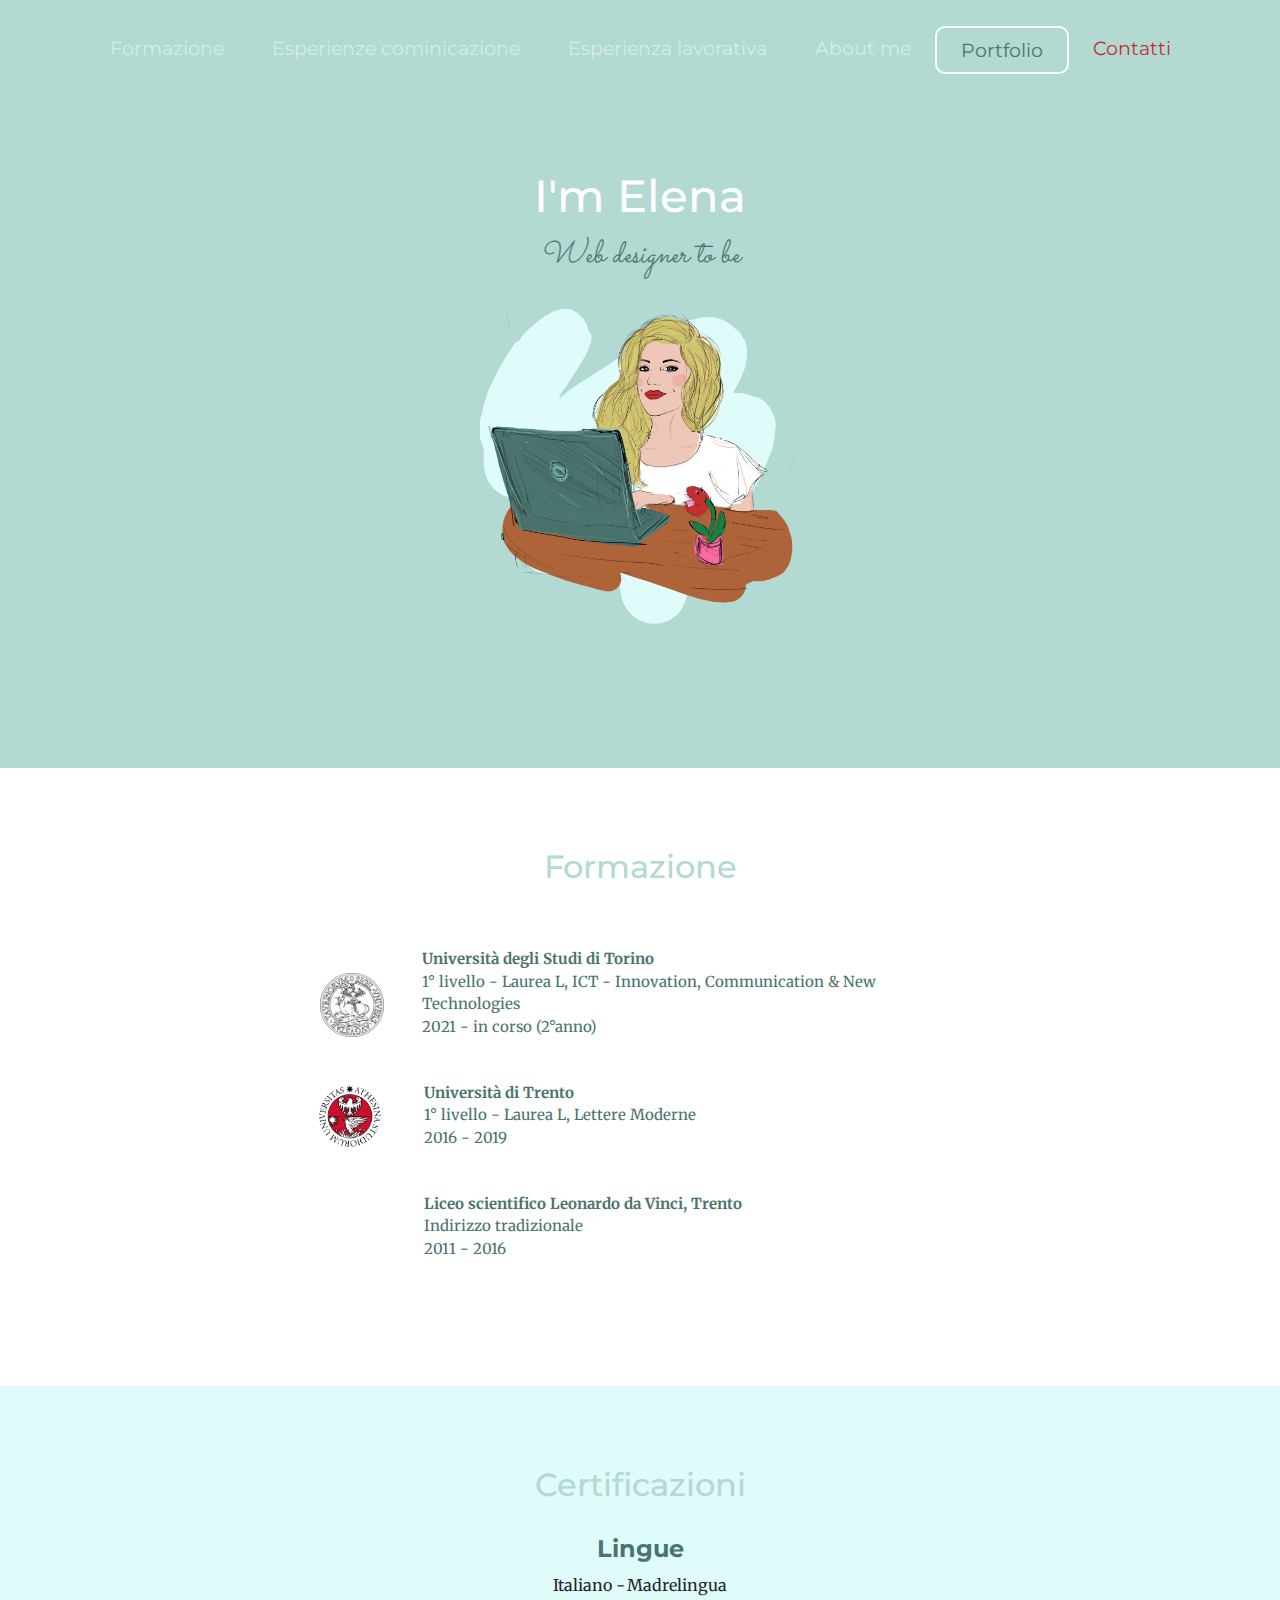
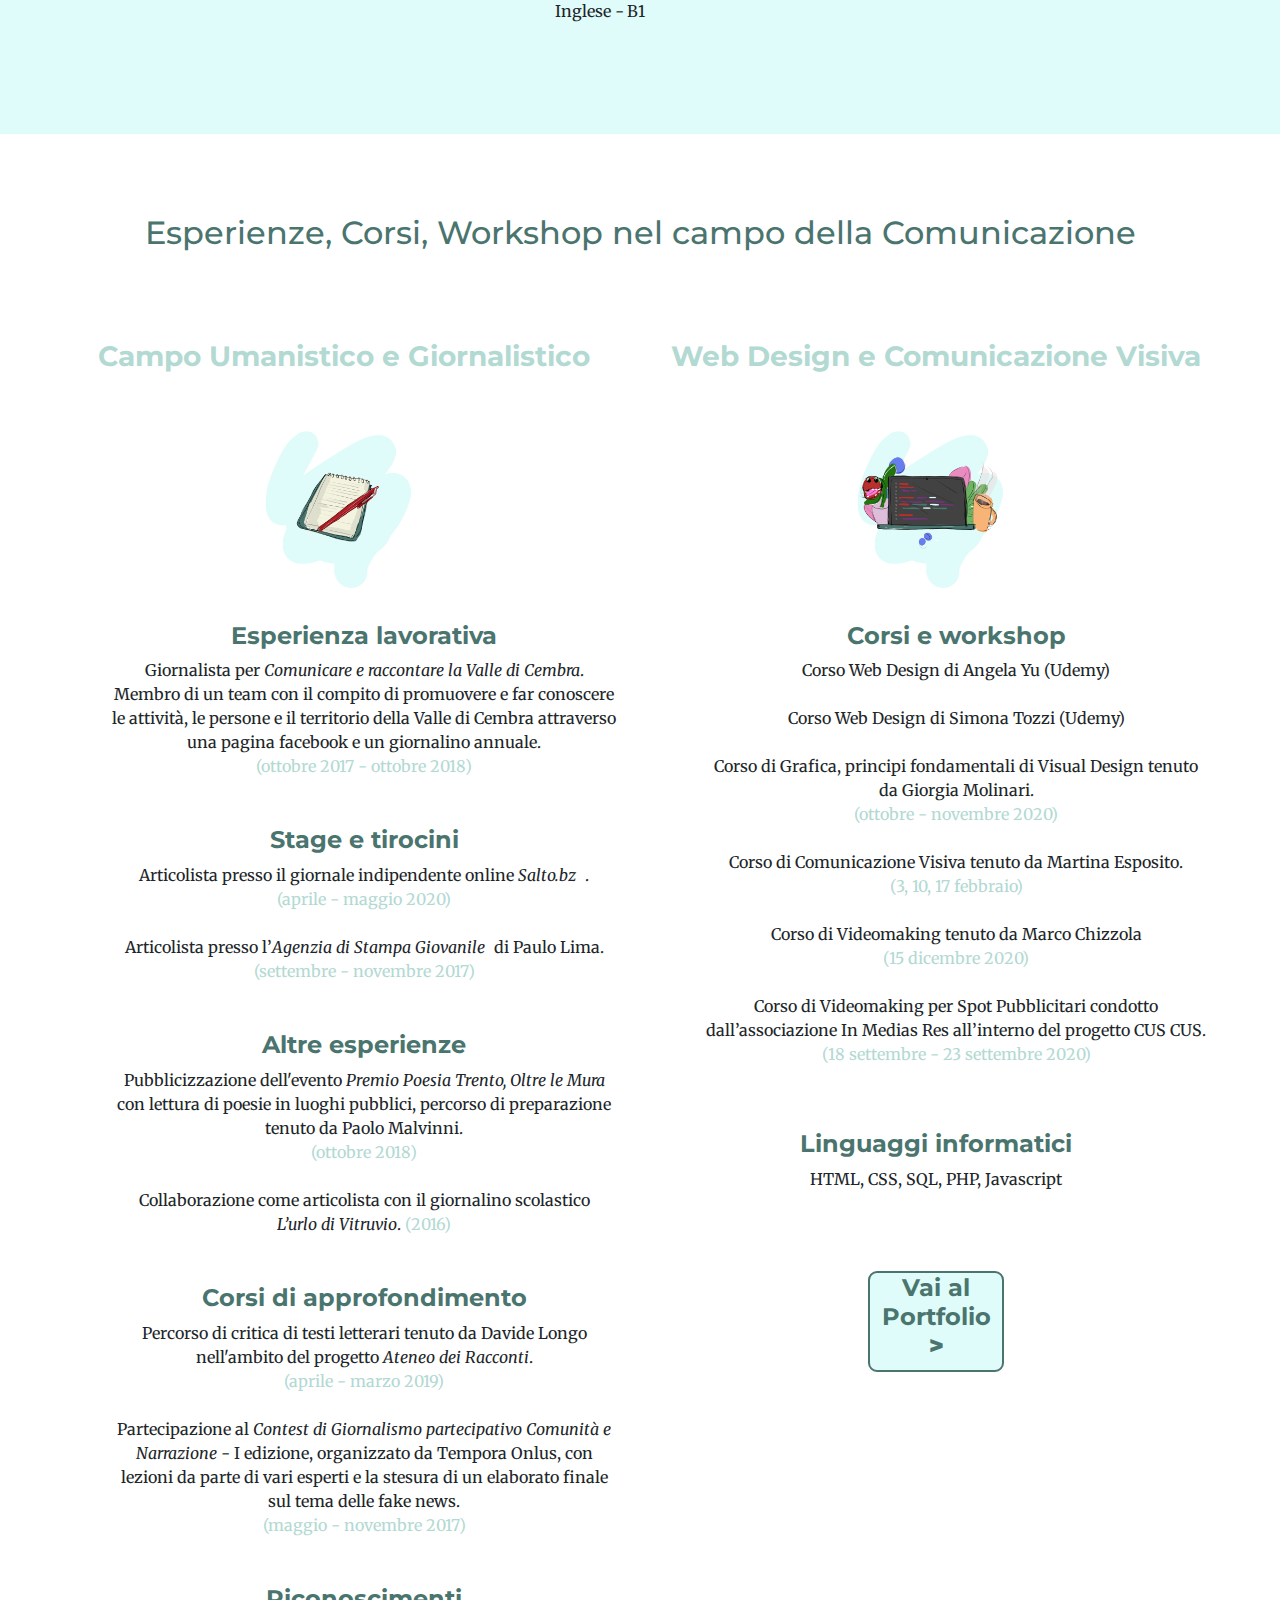
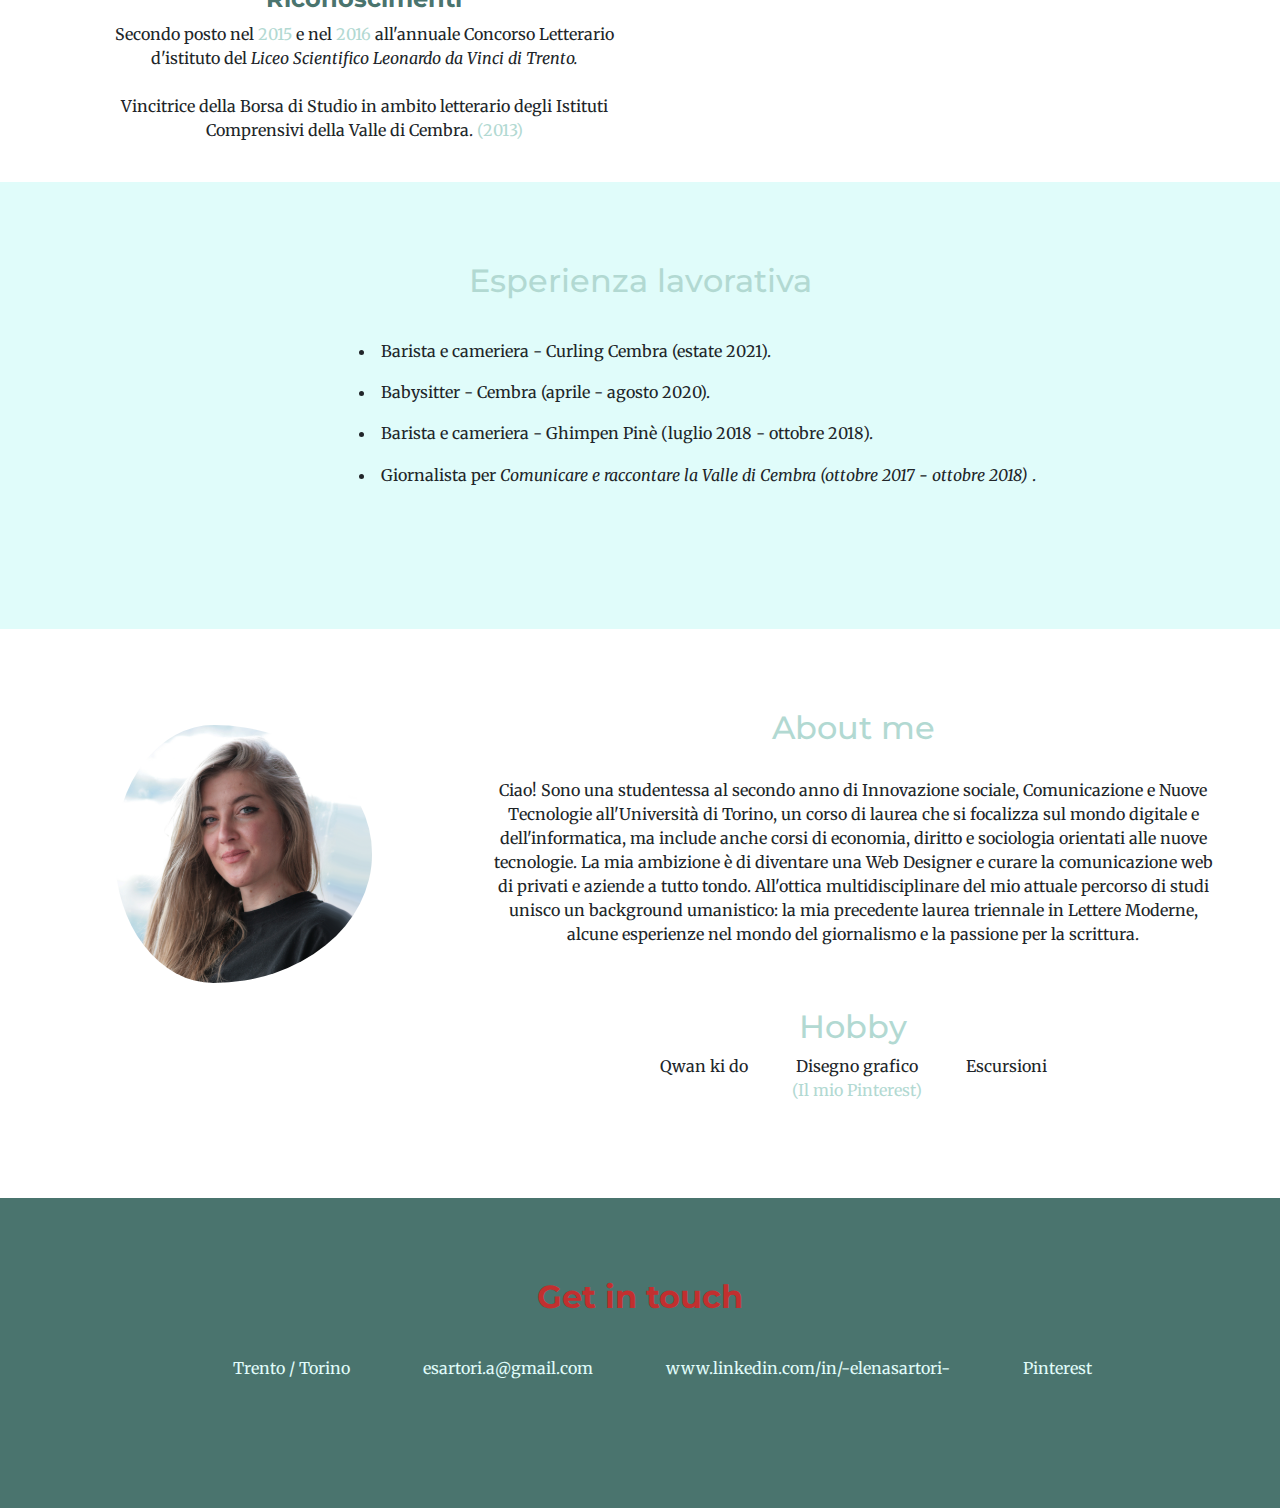
==== index.html @ 08c45bd8 "CV site, upload 1" ====
<!DOCTYPE html>
<html lang="en" dir="ltr">

  <head>

    <meta charset="utf-8">

    <!-- Google fonts -->
      <link rel="preconnect" href="https://fonts.googleapis.com">
      <link rel="preconnect" href="https://fonts.gstatic.com" crossorigin>
      <link href="https://fonts.googleapis.com/css2?family=Merriweather&family=Montserrat&family=Sacramento&display=swap" rel="stylesheet">

    <!--CSS stylesheet-->
    <link rel="stylesheet" href="https://maxcdn.bootstrapcdn.com/bootstrap/4.0.0/css/bootstrap.min.css" integrity="sha384-Gn5384xqQ1aoWXA+058RXPxPg6fy4IWvTNh0E263XmFcJlSAwiGgFAW/dAiS6JXm" crossorigin="anonymous">
     <link rel="stylesheet" href="css/style.css">


     <!-- Fontawesome-->
 <link rel="stylesheet" href="https://use.fontawesome.com/releases/v5.2.0/css/all.css" integrity="sha384-vSIIfh2YWi9wW0r9iZe7RJPrKwp6bG+s9QZMoITbCckVJqGCCRhc+ccxNcdpHuYu" crossorigin="anonymous">
<link rel="stylesheet" href="https://use.fontawesome.com/releases/v5.15.2/css/all.css" integrity="sha384-vSIIfh2YWi9wW0r9iZe7RJPrKwp6bG+s9QZMoITbCckVJqGCCRhc+ccxNcdpHuYu" crossorigin="anonymous">
<!--Bootstrap Scripts -->
  <script src="https://code.jquery.com/jquery-3.2.1.slim.min.js" integrity="sha384-KJ3o2DKtIkvYIK3UENzmM7KCkRr/rE9/Qpg6aAZGJwFDMVNA/GpGFF93hXpG5KkN" crossorigin="anonymous"></script>
  <script src="https://cdnjs.cloudflare.com/ajax/libs/popper.js/1.12.9/umd/popper.min.js" integrity="sha384-ApNbgh9B+Y1QKtv3Rn7W3mgPxhU9K/ScQsAP7hUibX39j7fakFPskvXusvfa0b4Q" crossorigin="anonymous"></script>
  <script src="https://maxcdn.bootstrapcdn.com/bootstrap/4.0.0/js/bootstrap.min.js" integrity="sha384-JZR6Spejh4U02d8jOt6vLEHfe/JQGiRRSQQxSfFWpi1MquVdAyjUar5+76PVCmYl" crossorigin="anonymous"></script>

  <title> Sito personale Elena</title>

  </head>
  <body>

    <!-- _______Cover________ -->

    <section class="cover bc1 ">

<!--nav-->
<nav class="navbar navbar-expand-lg navbar-dark nav">
     <button class="navbar-toggler" type="button" data-toggle="collapse" data-target="#navbarSupportedContent" aria-controls="navbarSupportedContent" aria-expanded="false" aria-label="Toggle navigation">
    <span class="navbar-toggler-icon"></span>
  </button>
  <div class="collapse navbar-collapse" id="navbarSupportedContent">

    <ul class="navbar-nav nav ml-auto">
        <li class="nav-item">
            <a class="nav-link" href="#formazione"> Formazione </a>
        </li>
        <li class="nav-item">
            <a class="nav-link" href="#ambiti"> Esperienze cominicazione</a>
        </li>
        <li class="nav-item">
            <a class="nav-link" href="#lavoro"> Esperienza lavorativa</a>
        </li>
        <li class="nav-item">
            <a class="nav-link" href="#about"> About me</a>
              <li class="nav-item portfolio-item"><a class="nav-link c1" href="portfolio.html"> <span class="c5">Portfolio</span> </a></li>
        </li>
        <li class="nav-item c4"><a class="c4 nav-link nav-contatti" href="#contatti"> <span class="c4">Contatti</span></a></li>
    </ul>
 </div>

</nav>

<!--titolo e immagine cover-->

<div class="cover-container">

<div class="title-box container-fluid">
  <h1 class="title c3 blod"> I'm Elena</h1>
  <p class="subtitle  c5"><em> Web designer to be </em>

</div>

<img class="img-cover" src="images/covercv12.png" / >
</div>

</section>

<!-- _______Istruzione________ -->

<section class="section-space " id="formazione">

<div class="formazione">

<!-- <div class="istruzione">
   <img class="istruzione-img" src="images/istruzionecv3.png" alt=""> -->
<!--<img class="istruzione-img" src="images/istruzionecv3.png" alt="">--> <h2 class=""> Formazione </h2>

<img src="images/camps.jpg" alt="">

<div class="text-box">
  <img class="istruzione-img inline" src="images/Unito-logo.svg.png" alt=""><p class="c5 formazione-text inline"> <b>Università degli Studi di Torino</b> <br> 1° livello - Laurea L, ICT - Innovation, Communication & New Technologies <br> 2021 - in corso (2°anno) </p> <br>

    <img class="istruzione-img inline" src="images/logo-unitn.png" alt=""> <p class="c5 formazione-text inline"> <b>Università di Trento</b> <br>
1° livello - Laurea L,  Lettere Moderne <br>
2016 - 2019 </p> <br>
    <img class="istruzione-img inline" src="images/Logo-liceo.jpg" alt="">  <p class="c5  formazione-text inline"> <b>Liceo scientifico Leonardo da Vinci, Trento</b> <br> Indirizzo tradizionale <br> 2011 - 2016 </p>

    </div>

</section>

<!-- _________Certificazioni__________-->

<section id="certificazioni">

<div class="section-space">

      <h2> Certificazioni </h2>

<div class="text-box">


      <h4>Lingue</h4>
      <table class="tab-certificazioni">
        <tr>
          <td>Italiano  - </td><td>Madrelingua</td>
        </tr>
        <tr>
          <td>Inglese  -  </td><td class="text-left"> B1</td>
        </tr>
      </table>
      </div>

</div>

</section>

<!-- ______Interessi _______-->

<section class="section-space" id="ambiti">

    <h2 class="c5"> Esperienze, Corsi, Workshop nel campo della Comunicazione </h2>

<div class="content">

  <div class="interessi">

    <h3> Campo Umanistico e Giornalistico </h3>
    <img class="img-interessi" src="images/interessi1-img.png" alt="">

    <ul>
<h4> Esperienza lavorativa </h4>
<li> Giornalista per <em> Comunicare e raccontare la Valle di Cembra</em>.  Membro di un team con il compito di promuovere e far conoscere le attività, le
persone e il territorio della Valle di Cembra attraverso una pagina facebook e un
giornalino annuale. <br> <span class="c1">(ottobre 2017 - ottobre 2018)</span> </li> <br><br>
<h4>Stage e tirocini </h4>
<li> Articolista presso il giornale indipendente online  <i>Salto.bz </i>. <br><span class="c1"> (aprile - maggio 2020)</span> </li> <br>
<li> Articolista presso l’<i>Agenzia di Stampa Giovanile </i> di Paulo Lima. <br> <span class="c1">(settembre - novembre 2017)</span>  </li> <br><br>
<h4> Altre esperienze </h4>
<li> Pubblicizzazione dell'evento <em>Premio Poesia Trento, Oltre le Mura</em> con lettura di poesie in luoghi pubblici, percorso di preparazione tenuto da Paolo Malvinni. <br><span class="c1">(ottobre 2018)</span></li> <br>
<li> Collaborazione come articolista con il giornalino scolastico <br> <em>L’urlo di Vitruvio</em>. <span class="c1"> (2016) </span></li> <br><br>
<h4> Corsi di approfondimento </h4>
<li> Percorso di critica di testi letterari tenuto da Davide Longo nell'ambito del progetto <em>Ateneo dei Racconti</em>. <br> <span class="c1">(aprile - marzo 2019) </span></li><br>
 <li >Partecipazione al <em>Contest di Giornalismo partecipativo Comunità e
 Narrazione </em> - I edizione, organizzato da Tempora Onlus, con lezioni da parte di vari esperti e la stesura di un elaborato
 finale sul tema delle fake news. <br> <span class="c1"> (maggio - novembre 2017)</span> </li> <br><br>

<h4>Riconoscimenti </h4>
<li> Secondo posto nel <span class="c1"> 2015</span> e nel <span class="c1"> 2016</span> all'annuale Concorso Letterario d'istituto del <em>Liceo Scientifico Leonardo da Vinci di Trento. </em> </li> <br>
<li> Vincitrice della Borsa di Studio in ambito letterario degli Istituti Comprensivi della Valle di Cembra. <span class="c1"> (2013)</span></li>

  </ul>

  </div>

  <div class="interessi ">
    <h3>Web Design e Comunicazione Visiva</h3>
    <img class="img-interessi" src="images/interessi4-img.png" alt="">

  <ul>
    <h4> Corsi e workshop </h4>
    <li> Corso Web Design di Angela Yu (Udemy)</li> <br>
    <li> Corso Web Design di Simona Tozzi (Udemy) </li> <br>
    <li> Corso di Grafica, principi fondamentali di Visual Design tenuto da Giorgia Molinari. <br><span class="c1">(ottobre - novembre 2020)</span> </li> <br>
    <li> Corso di Comunicazione Visiva tenuto da Martina Esposito. <br><span class="c1">(3, 10, 17 febbraio) </span> </li> <br>
    <li> Corso di Videomaking tenuto da Marco Chizzola <br><span class="c1"> (15 dicembre 2020)</span> </li> <br>
    <li> Corso di Videomaking per Spot Pubblicitari condotto dall’associazione In Medias Res
all’interno del progetto CUS CUS. <br><span class="c1">(18 settembre - 23 settembre 2020)</span> </li> <br>
</ul><br>

<h4>Linguaggi informatici </h4>
<p>HTML, CSS, SQL, PHP, Javascript </p> <br><br>

  <button type="button" name="button" class="portfolio-button"> <a href="portfolio.html">
<h4 > Vai al Portfolio <b>></b> </h4></a></button>


  </div>
  </div>

  </section>

      <!-- _________Lavoro__________-->
      <section class="section-space bc2" id="lavoro">

            <h2> Esperienza lavorativa </h2>

<div class="text-box">

            <ul class="">
              <li class="lista-lavori ">Barista e cameriera - Curling Cembra (estate 2021). </li>
            <li class="lista-lavori ">  Babysitter - Cembra (aprile - agosto 2020).</li>
          <li class="lista-lavori "> Barista e cameriera - Ghimpen Pinè
(luglio 2018 - ottobre 2018). </li>
<li class="lista-lavori "> Giornalista per <em>Comunicare e raccontare la Valle di Cembra (ottobre 2017 - ottobre 2018)</em> . </li> <br>
          </ul>

          </div>

      </section>

<!-- _________Hobby__________-->

<section class="sec-hobby" id="about">

  <div class="row">

  <div class="col-lg-4">
    <img class="me-img mobile-hidden" src="images/mia-foto.png" alt="foto personale" />

  </div>





  <div class="col-lg-8">

    <div class="about section-space ">

              <h2> About me </h2>

                <img class="me-img-mobile" src="images/mia-foto.png" alt="foto personale" />

        <p class="text-box ">
          Ciao! Sono una studentessa al secondo anno di Innovazione sociale, Comunicazione e Nuove Tecnologie all'Università di Torino, un corso di laurea che si focalizza sul mondo digitale e dell'informatica, ma include anche corsi di economia, diritto e sociologia orientati alle nuove tecnologie. La mia ambizione è di diventare una Web Designer e curare la comunicazione web di privati e aziende a tutto tondo.
All'ottica multidisciplinare del mio attuale percorso di studi unisco un background umanistico: la mia precedente laurea triennale in Lettere Moderne, alcune esperienze nel mondo del giornalismo e la passione per la scrittura.
      </p>

<div class="hobby">


            <h2> Hobby</h2>

            <ul>
              <li class="hobby-item"> Qwan ki do  <br><br> </li>
            <li class="hobby-item">  Disegno grafico <br> <a href="https://pin.it/fAm5blS"><span class="c1">(Il mio Pinterest)</span></a> </li>
          <li class="hobby-item"> Escursioni <br><br> </li>

          </ul>
          </div>
          </div>



  </div>

  </div>

</section>

<!--______x______x________-->

  <footer class=" section-space bc5" id="contatti">

<div class="contatti">


        <h2 class="title-contatti c4 bold"> Get in touch </h2>

        <ul>
          <li class="contatti-item"><i class="fas fa-search-location"></i> Trento / Torino</li>
      <li class="contatti-item"><i class="fas fa-envelope"></i> <a href="#">esartori.a@gmail.com</a>  </li>
        <li class="contatti-item"> <i class="fab fa-linkedin"></i><a href="https://www.linkedin.com/in/-elenasartori-">www.linkedin.com/in/-elenasartori-</a>  </li>
          <li class="contatti-item"> <i class="fab fa-pinterest"></i><a href="https://pin.it/fAm5blS">Pinterest</a>  </li>
<!--<li class="contatti-item">   <i class="fab fa-facebook"></i><a href="#">Elena Sartori </a>  </li> <br> -->
      </ul>

      </div>


  </footer>


  </body>
</html>
---- css/style.css ----
body {text-align: center; margin: 0; padding:0; font-family: 'Merriweather', serif; line-height: 1.5; box-sizing: border-box;}
hr {margin: 0; display: block; }
li {list-style: none; }
a {text-decoration: none; color: inherit; }
a:hover {text-decoration: none; color: inherit;}
hr { }
img {width:200px; margin: 0;}
i {padding-right: 5px;  }

h1,h2 {color:#b2d9d2; font-family: 'Montserrat', sans-serif; }
h3 {color:#b2d9d2; font-family: 'Montserrat', sans-serif; font-weight: bold; }
h4 {color:#4a746e; font-family: 'Montserrat', sans-serif; font-weight: bold; font-size: 1.5rem; }
h5 {color:#4a746e; font-family: 'Montserrat', sans-serif; font-size: 1.5rem;}


/*-------- Generali ------*/

/*Colori e sfondi*/

.c1 {color: #b2d9d2;}
.bc1 {background-color: #b2d9d2;}

.c2 {color: #e0fcfa;}
.bc2 {background-color: #e0fcfa;}

.c3 {color: #fff;}
.bc3 {background-color: #fff;}

.c4 {color: #c22f2f;}
.bc4 {background-color:  #c22f2f;}

.c5 {color: #4a746e;}
.bc5 {background-color:#4a746e;}

/*testi*/

.sacramento {font-family: 'Sacramento', serif; font-size: 2rem;}
.bold {font-weight: bold; }

/*spazi*/

.section-space {margin: 0;  padding: 5rem 0 5rem 0;  box-sizing: content-box; clear: left; }
.inline {display: inline-block; }
.text-box {margin-top: 30px; margin-bottom: 30px;}
.box {}
.text-left {text-align: left; position: relative; margin: 0 auto; }
.row {margin: 0; padding: 0; }

/*--------- Cover --------*/

/*-- Nav -- */

.navbar {
  padding: 0;
}

.navbar-brand {
  font-family: "Sacramento";
  font-size: 2.5rem;
  font-weight: bold;
  color: #4a746e;
  padding: 2% 5%;
  margin: 2% 3%;
  width: 15%;
}

.nav-item {padding: 0 18px;}

.nav-link {font-family: "Montserrat"; font-size: 1.2rem; }

.nav{margin: 0 auto; padding-top: 1%;}
.nav-portfolio {float: left; padding-top: 1%; margin: 0 auto 0 100px; }
.nav-item {color: #e0fcfa; display: inline-block; padding-right: 1rem; padding-left: 1rem;  }
.nav-item:hover {color: #fff;}
.nav-contatti {font-size: normal;}
.nav-contatti:hover{font-weight: bold; }
.portfolio-item {border: solid 2px #fff;  border-radius: 10px;  background-color:#b2d9d2;  color: #e0fcfa; box-sizing: content;  }
.portfolio-item:hover{color: #fff;}
.nav-img-box {width: 20%;}

/* cover */

.cover {height: 48rem;}
.cover-container {padding-top: 6rem; }
.title-section {}
.title {font-size: 2.8rem;}
.subtitle { font-family: 'Sacramento', serif; font-size: 2rem;}
.img-cover {display: block; margin: 0 auto 0 auto; width: 25%; box-sizing: border-box; }

/*---------Istruzione -------*/

.formazione {background-image: url("images/campus.jpg"); background-position: center center; width:100%;}
.formazione-text {width: 45%; font-size: 15px; text-align: left; padding-left: 3%;}

.istruzione {width: 70%; margin: 100px auto 100px auto; text-align: left;}
.titolo-istruzione {text-align: center;}
.lista-istruzione li {list-style: none; clear: left; text-align: left; padding-left: 20%; padding-right: 20%;}
.istruzione-img {width: 5%; position:relative; margin-bottom: 3.5%;}
.istruzione-img2 {width: 10%; position: relative;}
.titolo-formazione {position: absolute;  padding-top: 20px;}
.titolo-istruzione {padding-right: 200px;}
.li-style {width: 15px;  }

/*--------Interessi --------*/

.content {box-sizing: border-box; padding: 3rem; margin: 1rem 0 7rem 0;}
.sec-interessi {width: 100%; box-sizing: border-box;}
.interessi {width: 50%; display: inline-block; float: left; box-sizing: border-box; padding: 1.5rem; }
.img-interessi {width: 10rem; }

.portfolio-button {border: solid 2px #4a746e; background-color: #e0fcfa; color: #4a746e; font-size: 1rem; border-radius: 9px; width: 25%; height: 5%; margin: 1em auto;   }

/*-------- Certificazioni ------*/

#certificazioni {background-color: #e0fcfa; }
.certificazioni {clear: left; }
.tab-certificazioni {padding: 20px; margin: 0 auto; }

/*------- Altri lavori --------*/
.lista-lavori {list-style: inside; text-align: left; margin-left: 25%; padding: 0.7%;  }


/*-------- About ------*/

.about {padding-left: 3rem; padding-right: 3rem;}
.me-img{width: 80%; border-radius: 100%;  margin: 6rem auto; padding-left: 60px; }
.hobby-item {display: inline-block; padding-right: 2.5rem;  }
.hobby {padding-top: 2rem; }
.me-img-mobile{display: none; }

/*-------- Contatti -------------*/

.contatti {margin: 0; }
.contatti-item {display: inline-block; padding: 2rem 2rem ; color: #e0fcfa;  }
.contatti-item:hover {color: #fff;}

/*-------------------------------*/
/*-------- Portfolio -----------*/

.navbar-toggler {margin: 2%; }
.nav-barra {}
.nav-item-portfolio {color: #e0fcfa; display: inline-block; padding-right: 2.5rem; padding-left: 2.5rem;  }
.img-cover-portfolio { position: absolute;  width: 15%; margin-left: -150px; margin-top: -80px;  }
.cover-portfolio {}
.navbar-brand {}

.logo-portfolio {width: 40px; }

.titolo-potfolio-mobile {display: none; font-weight: 900; margin-top: 3rem; }

.content-portfolio {border: solid 1px #4a746e; margin: 5% auto; box-sizing: content-box; padding: 5%;    }
.sezione-titolo {margin-bottom: 100px;}
.titolo-progetti {font-size: 3rem;   }
.titolo-punti {padding-bottom: 20px; }
.sottotitolo-progetti {margin-bottom: 3rem; }
.box-testo {float: left; text-align: left; width: 40%; box-sizing: border-box;  }
.img-progetto {width: 40%; }

.punti-progetto {padding: 0.5rem; font-weight: inherit; }

.chi_siamo_video {width:45%; margin: 5%; }

/*media query*/

@media (max-width: 800px){
  .img-cover {width: 40%;}
}

@media (max-width: 1000px){

.interessi {width: 100%; display: block; clear: left;}
.me-img {display: none;  }
.me-img-mobile {display: block; width: 30%; border-radius: 100%;  margin: 20px auto;}
.istruzione-img {display: none; }
.formazione-text {width: 80%; }

.portfolio-button {width: 50%; }
.hobby-item {display: block;}
.chi_siamo_video {width: 80%; }
.elenco-punti {width: 80%; }
.img-cover-portfolio {display: none; }
.navbar-brand {display: none; }
.titolo-potfolio-mobile {display: block; }

}
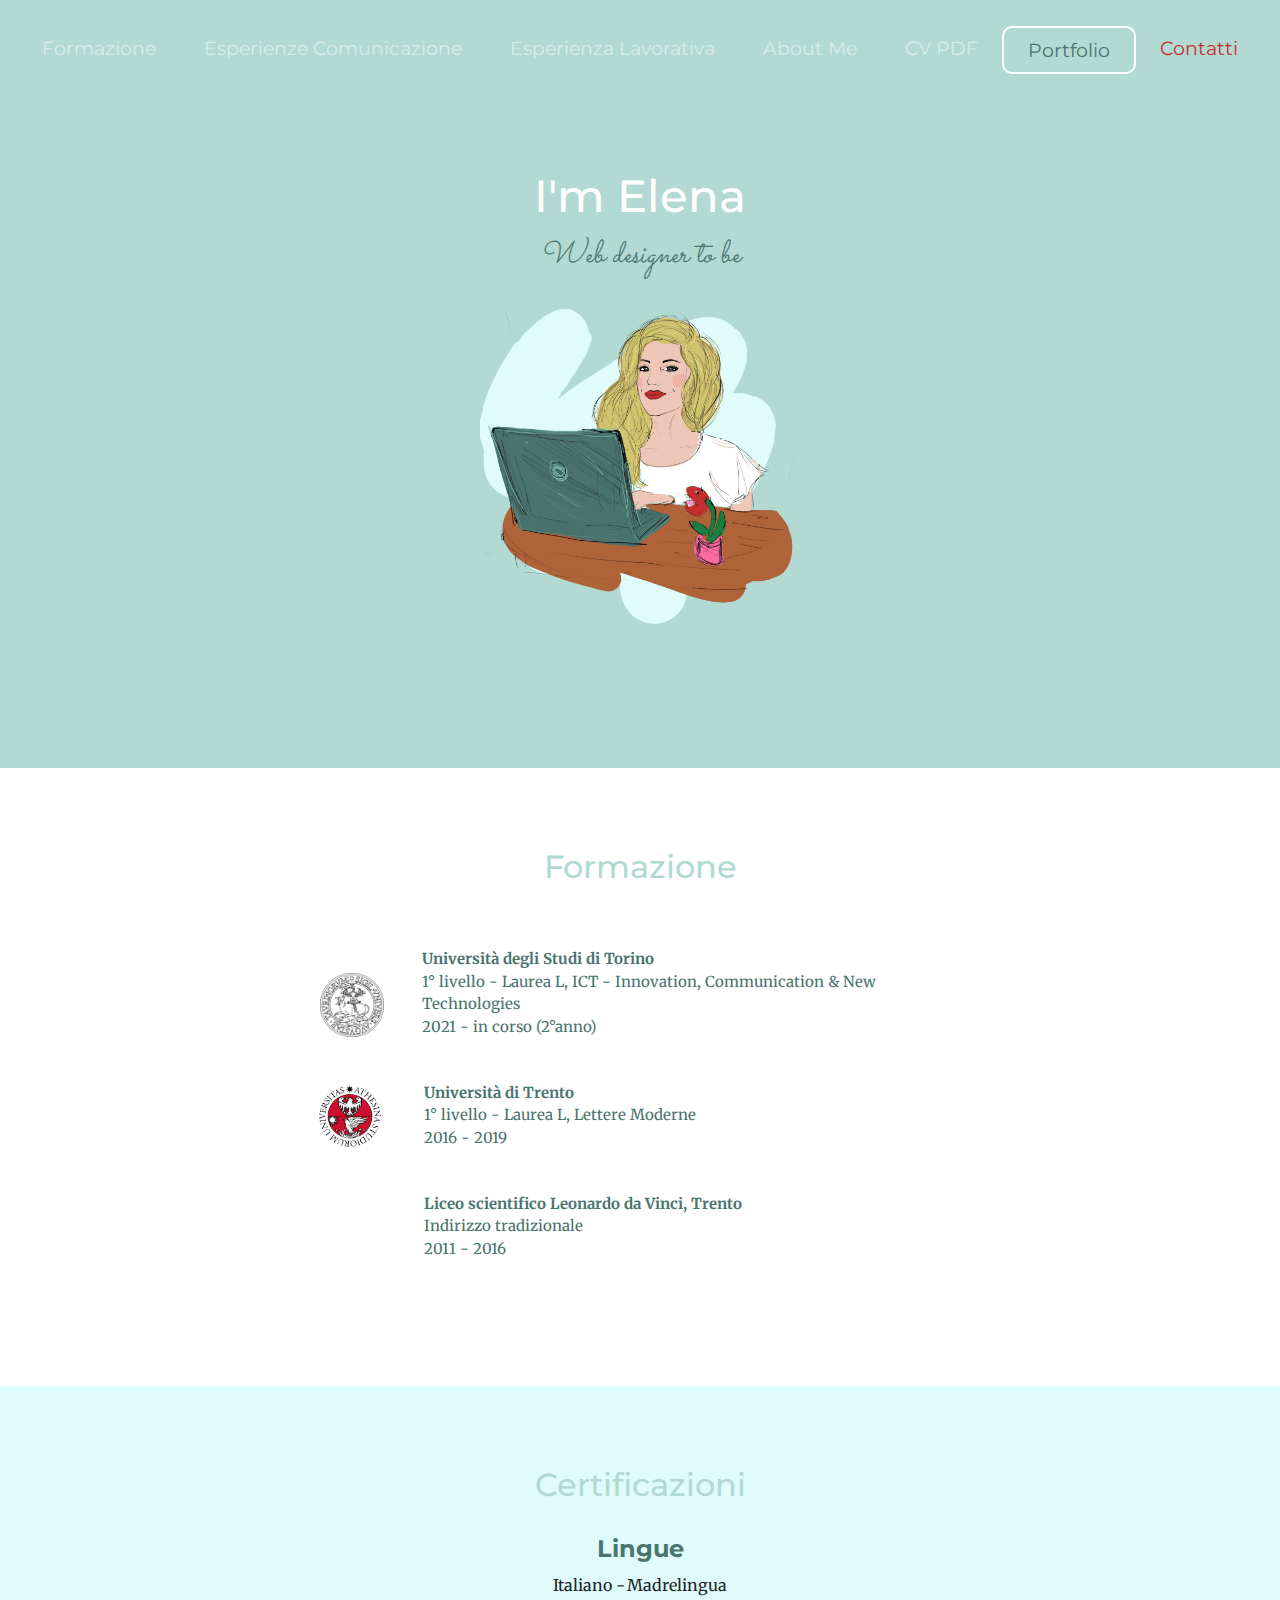
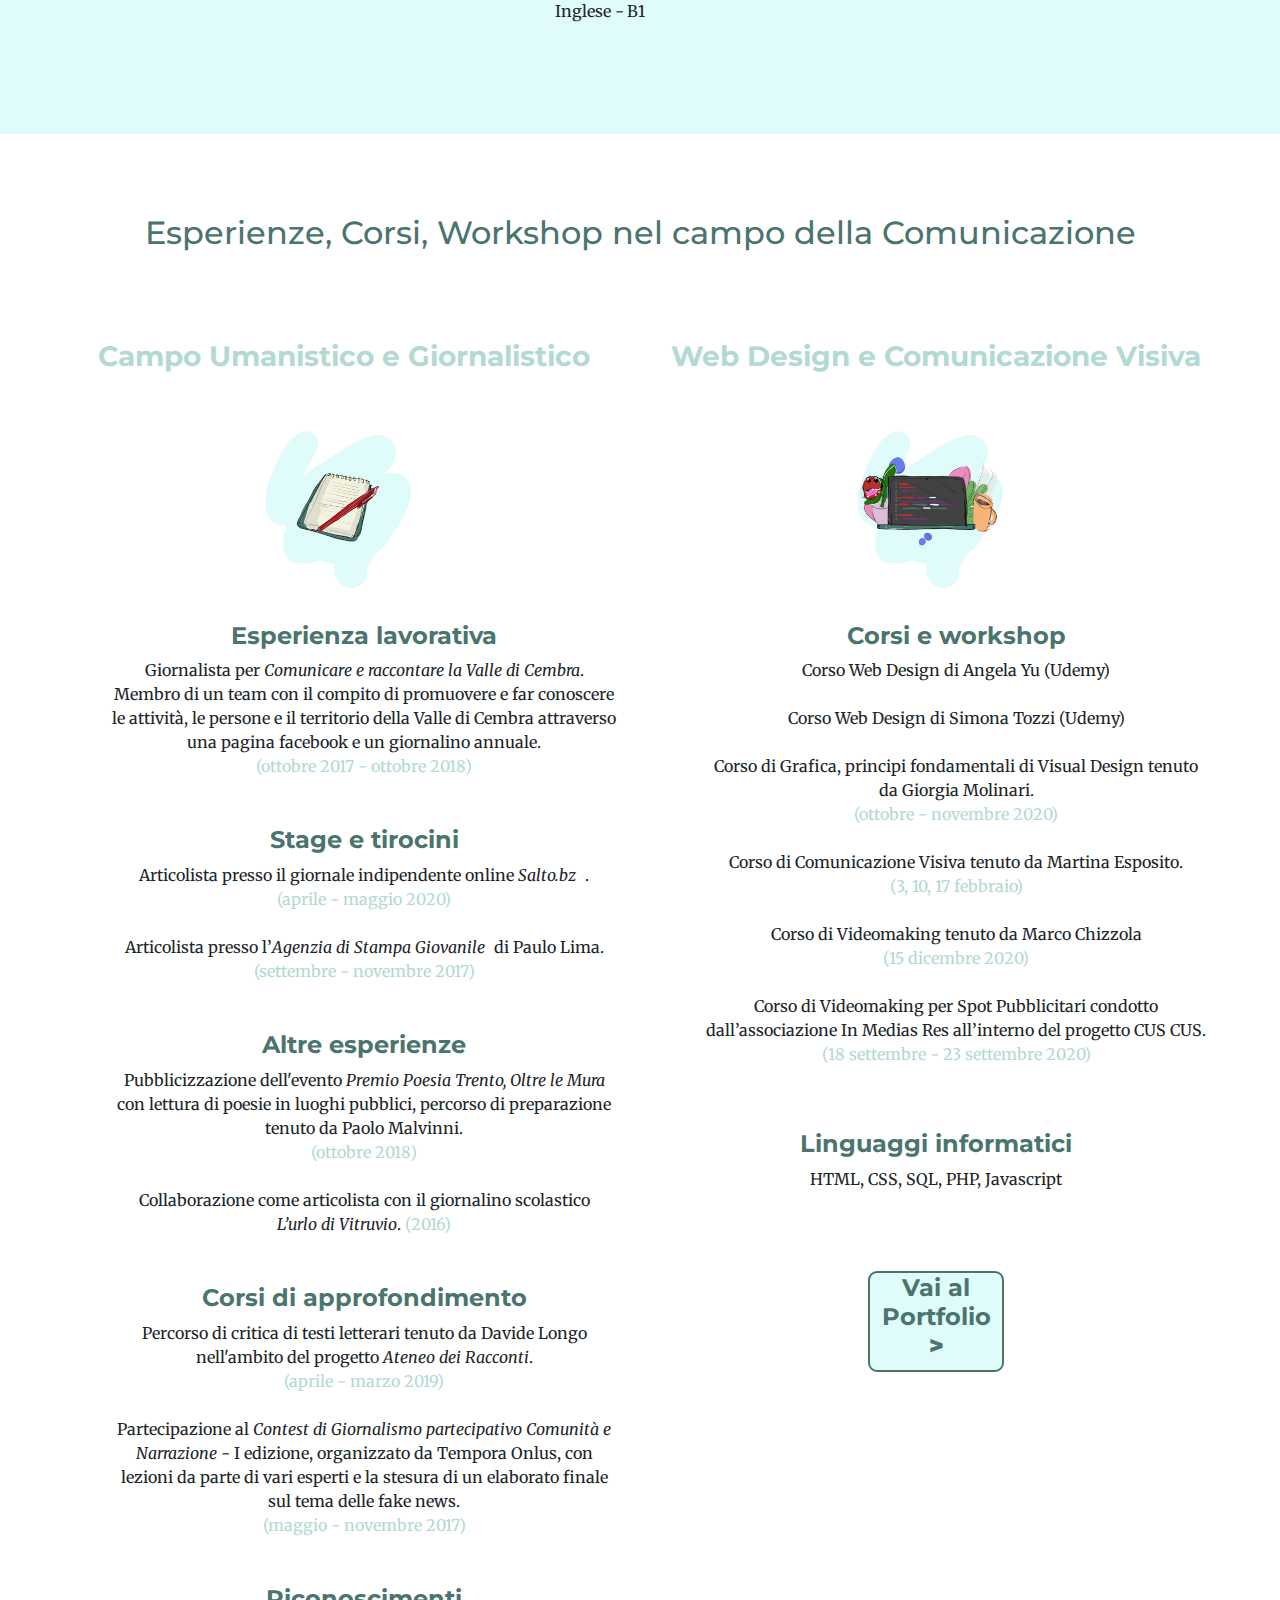
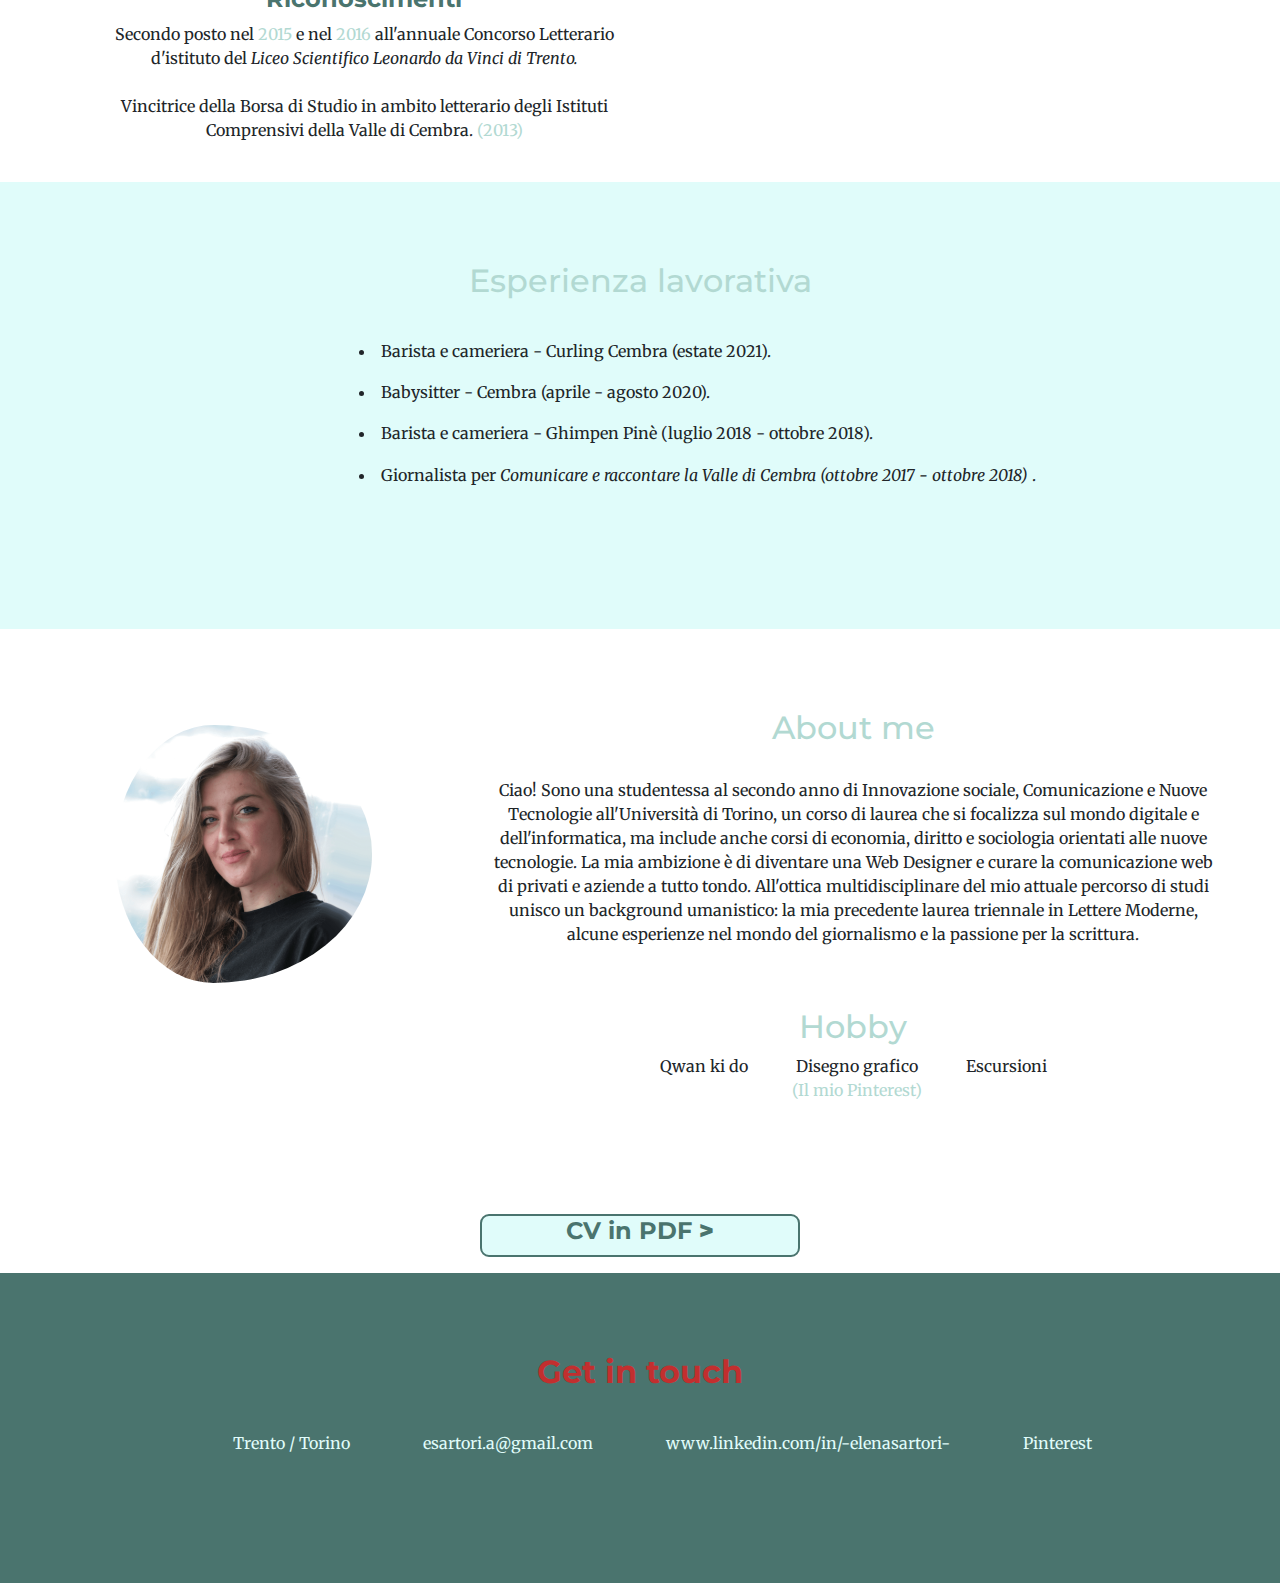
==== commit f787a562: "Add files via upload" ====
--- a/index.html
+++ b/index.html
@@ -44,13 +44,17 @@
             <a class="nav-link" href="#formazione"> Formazione </a>
         </li>
         <li class="nav-item">
-            <a class="nav-link" href="#ambiti"> Esperienze cominicazione</a>
-        </li>
-        <li class="nav-item">
-            <a class="nav-link" href="#lavoro"> Esperienza lavorativa</a>
-        </li>
-        <li class="nav-item">
-            <a class="nav-link" href="#about"> About me</a>
+            <a class="nav-link" href="#ambiti"> Esperienze Comunicazione</a>
+        </li>
+        <li class="nav-item">
+            <a class="nav-link" href="#lavoro"> Esperienza Lavorativa</a>
+        </li>
+
+        <li class="nav-item">
+            <a class="nav-link" href="#about"> About Me</a>
+            <li class="nav-item">
+                <a class="nav-link underline" href="Elena_Sartori_cv.pdf"> CV PDF</a>
+            </li>
               <li class="nav-item portfolio-item"><a class="nav-link c1" href="portfolio.html"> <span class="c5">Portfolio</span> </a></li>
         </li>
         <li class="nav-item c4"><a class="c4 nav-link nav-contatti" href="#contatti"> <span class="c4">Contatti</span></a></li>
@@ -255,6 +259,11 @@
   </div>
 
   </div>
+<div class="cv-section">
+  <button type="button" name="button" class="portfolio-button "> <a href="Elena_Sartori_cv.pdf">
+<h4 > CV in PDF <b> ></b> </h4></a></button>
+</div>
+
 
 </section>
 
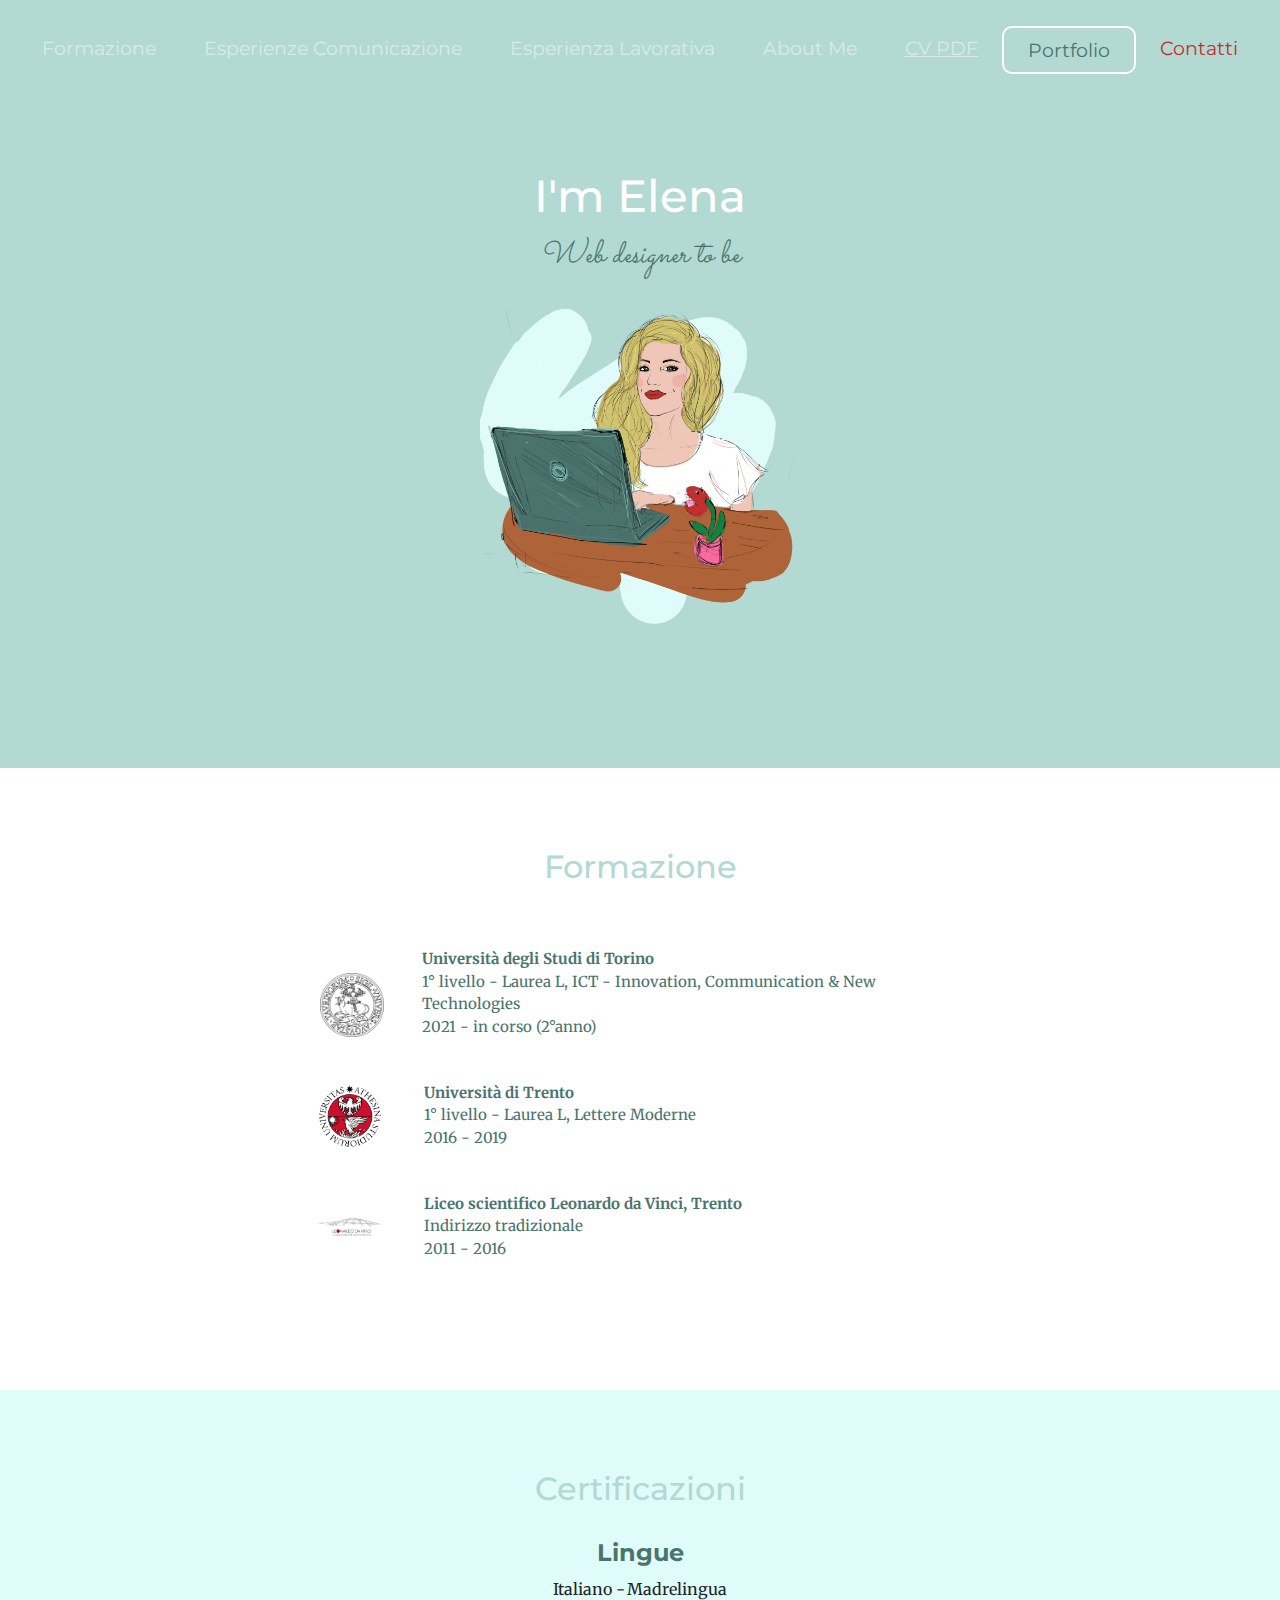
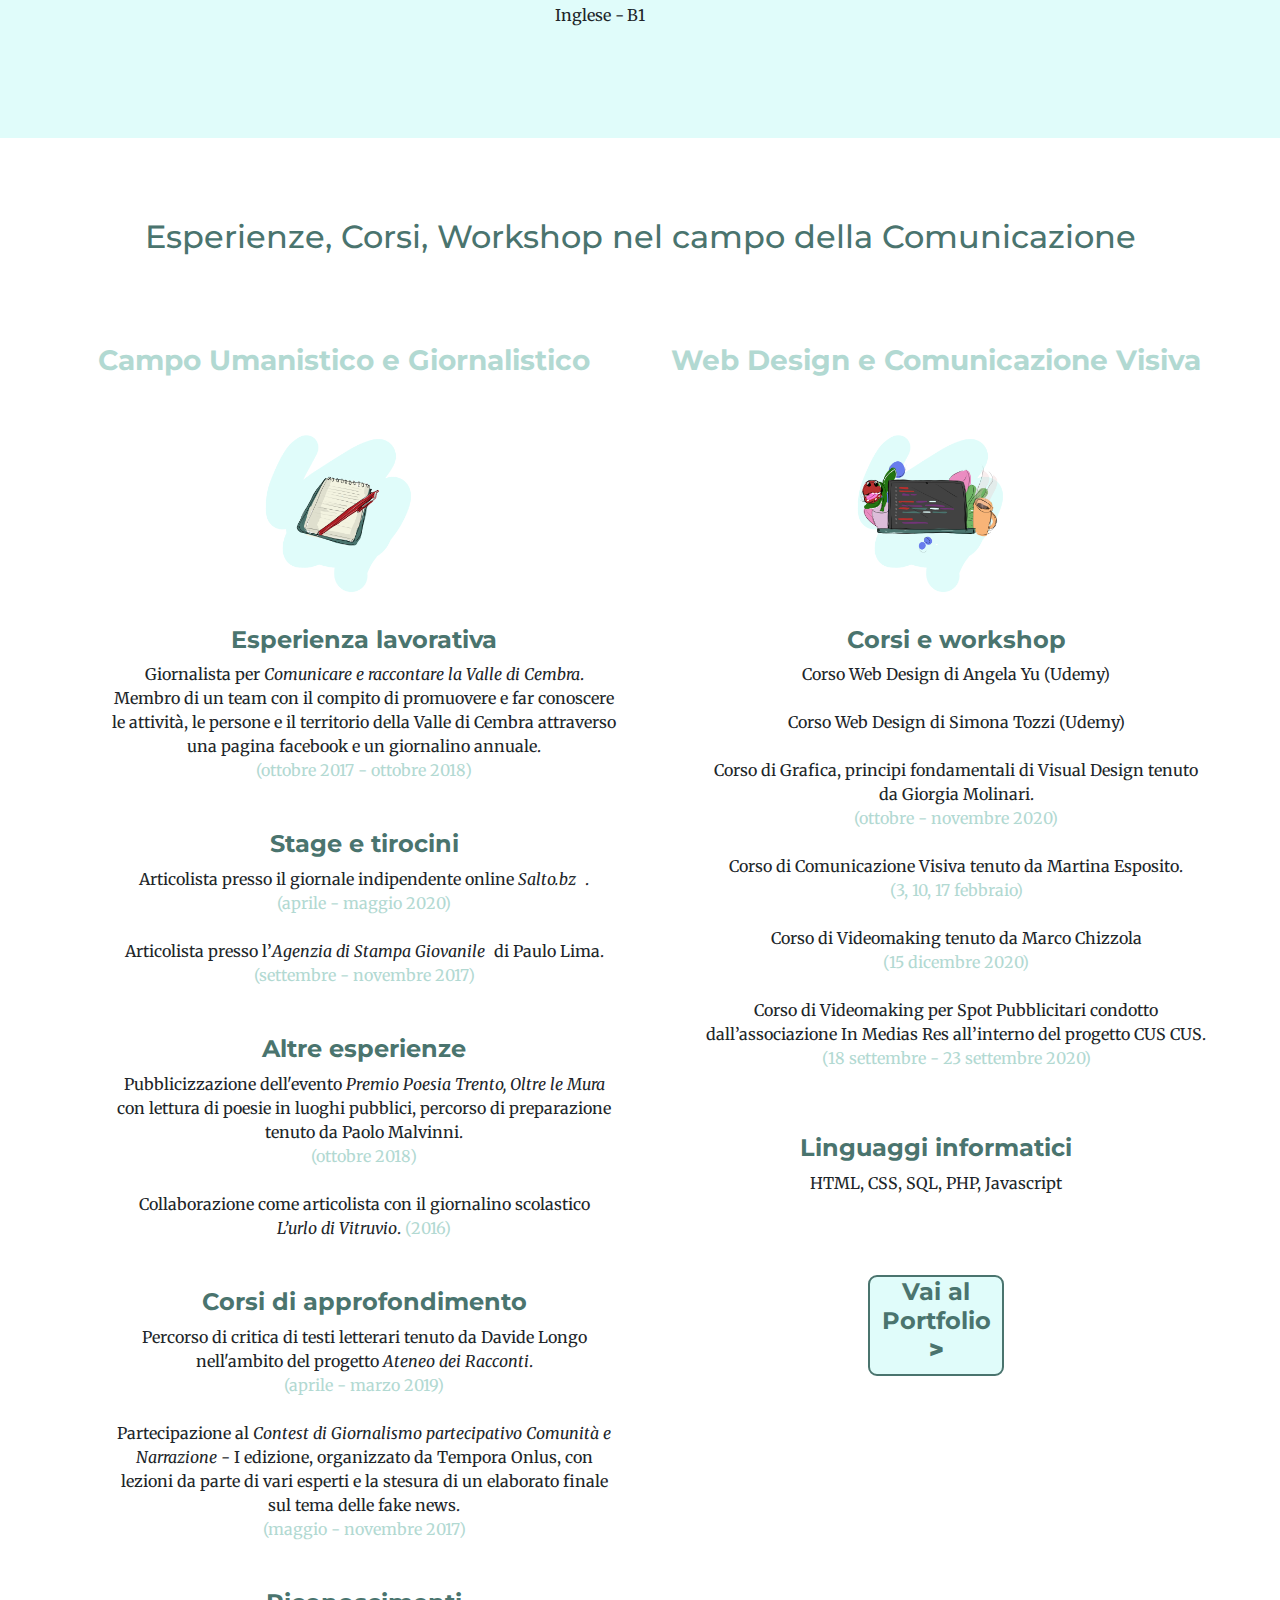
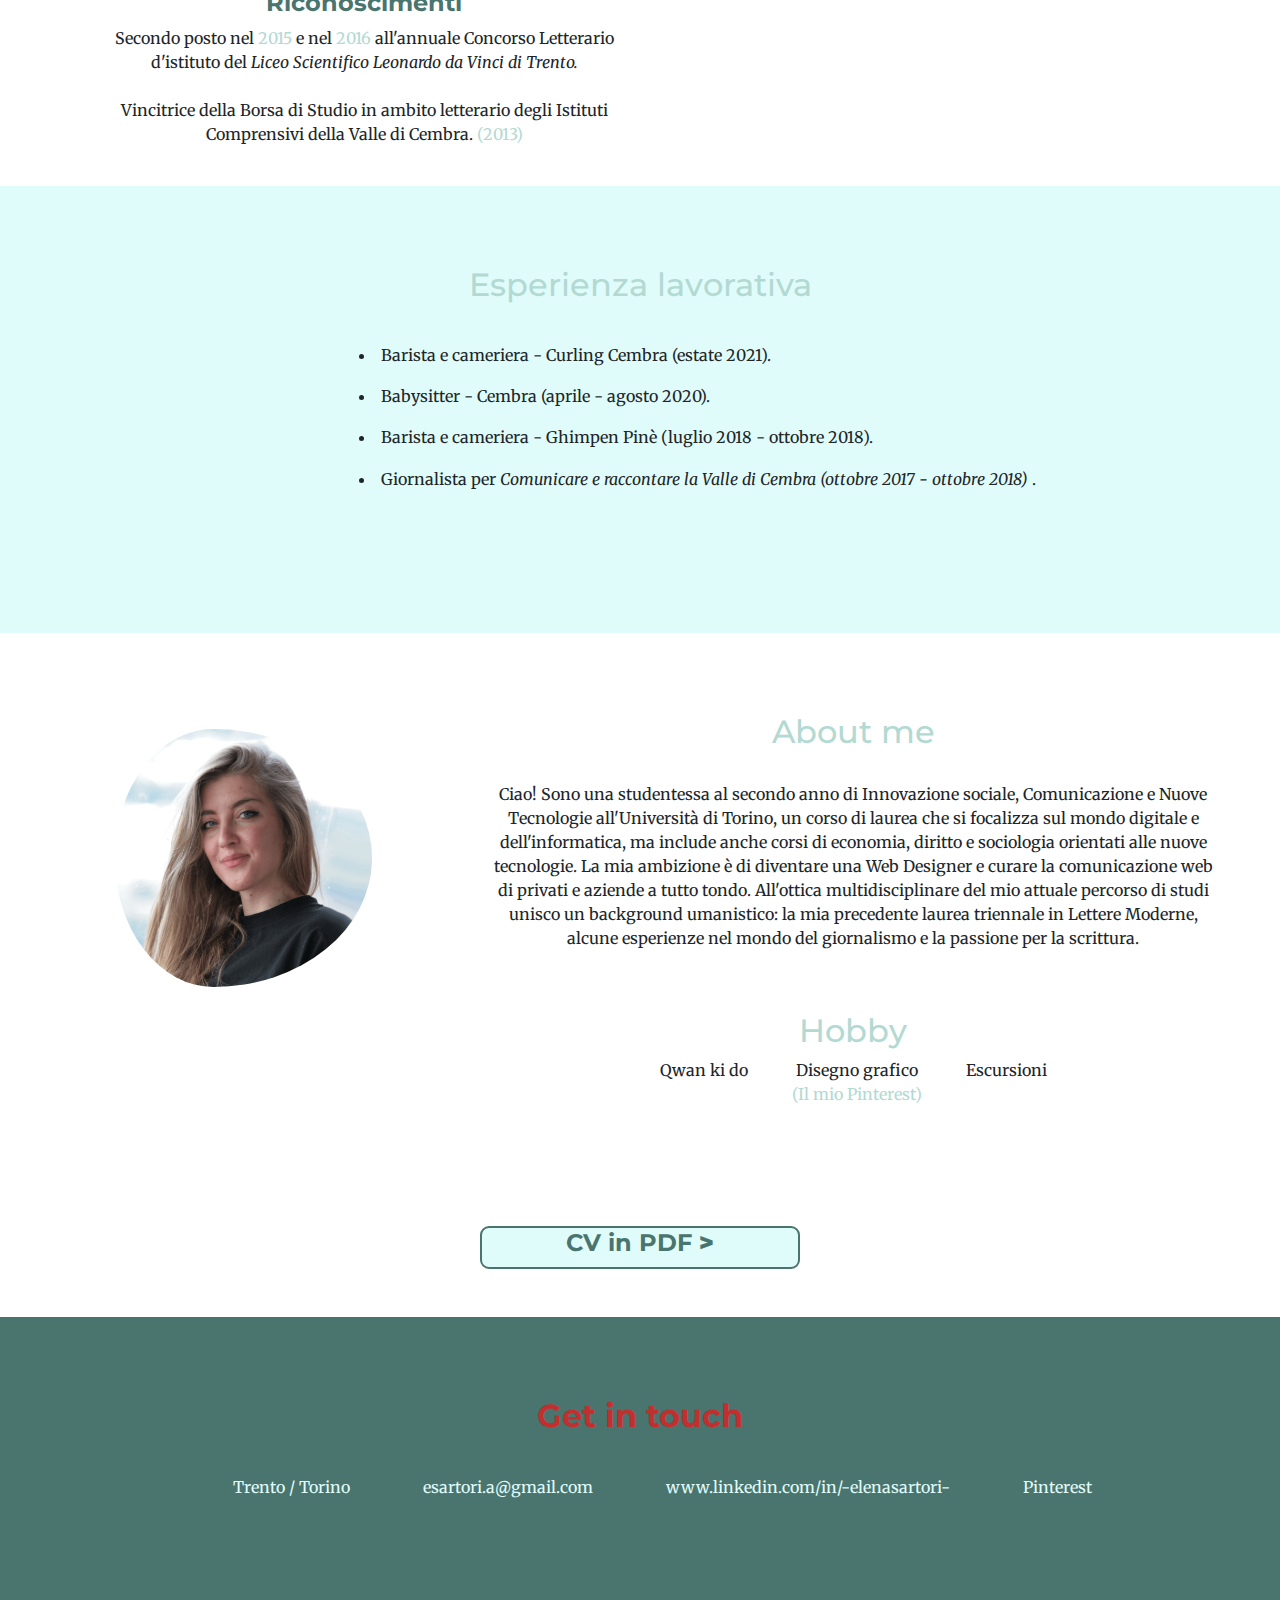
==== commit 93b8df68: "Update index.html" ====
--- a/index.html
+++ b/index.html
@@ -96,7 +96,7 @@
     <img class="istruzione-img inline" src="images/logo-unitn.png" alt=""> <p class="c5 formazione-text inline"> <b>Università di Trento</b> <br>
 1° livello - Laurea L,  Lettere Moderne <br>
 2016 - 2019 </p> <br>
-    <img class="istruzione-img inline" src="images/Logo-liceo.jpg" alt="">  <p class="c5  formazione-text inline"> <b>Liceo scientifico Leonardo da Vinci, Trento</b> <br> Indirizzo tradizionale <br> 2011 - 2016 </p>
+    <img class="istruzione-img inline" src="images/Logo-Liceo.jpg" alt="">  <p class="c5  formazione-text inline"> <b>Liceo scientifico Leonardo da Vinci, Trento</b> <br> Indirizzo tradizionale <br> 2011 - 2016 </p>
 
     </div>
 
--- a/css/style.css
+++ b/css/style.css
@@ -38,6 +38,7 @@
 
 .sacramento {font-family: 'Sacramento', serif; font-size: 2rem;}
 .bold {font-weight: bold; }
+.underline {text-decoration: underline; }
 
 /*spazi*/
 
@@ -130,6 +131,8 @@
 .hobby {padding-top: 2rem; }
 .me-img-mobile{display: none; }
 
+/*-------- CV-------------*/
+.cv-section {margin-top: 0.5rem; margin-bottom: 2rem; }
 /*-------- Contatti -------------*/
 
 .contatti {margin: 0; }
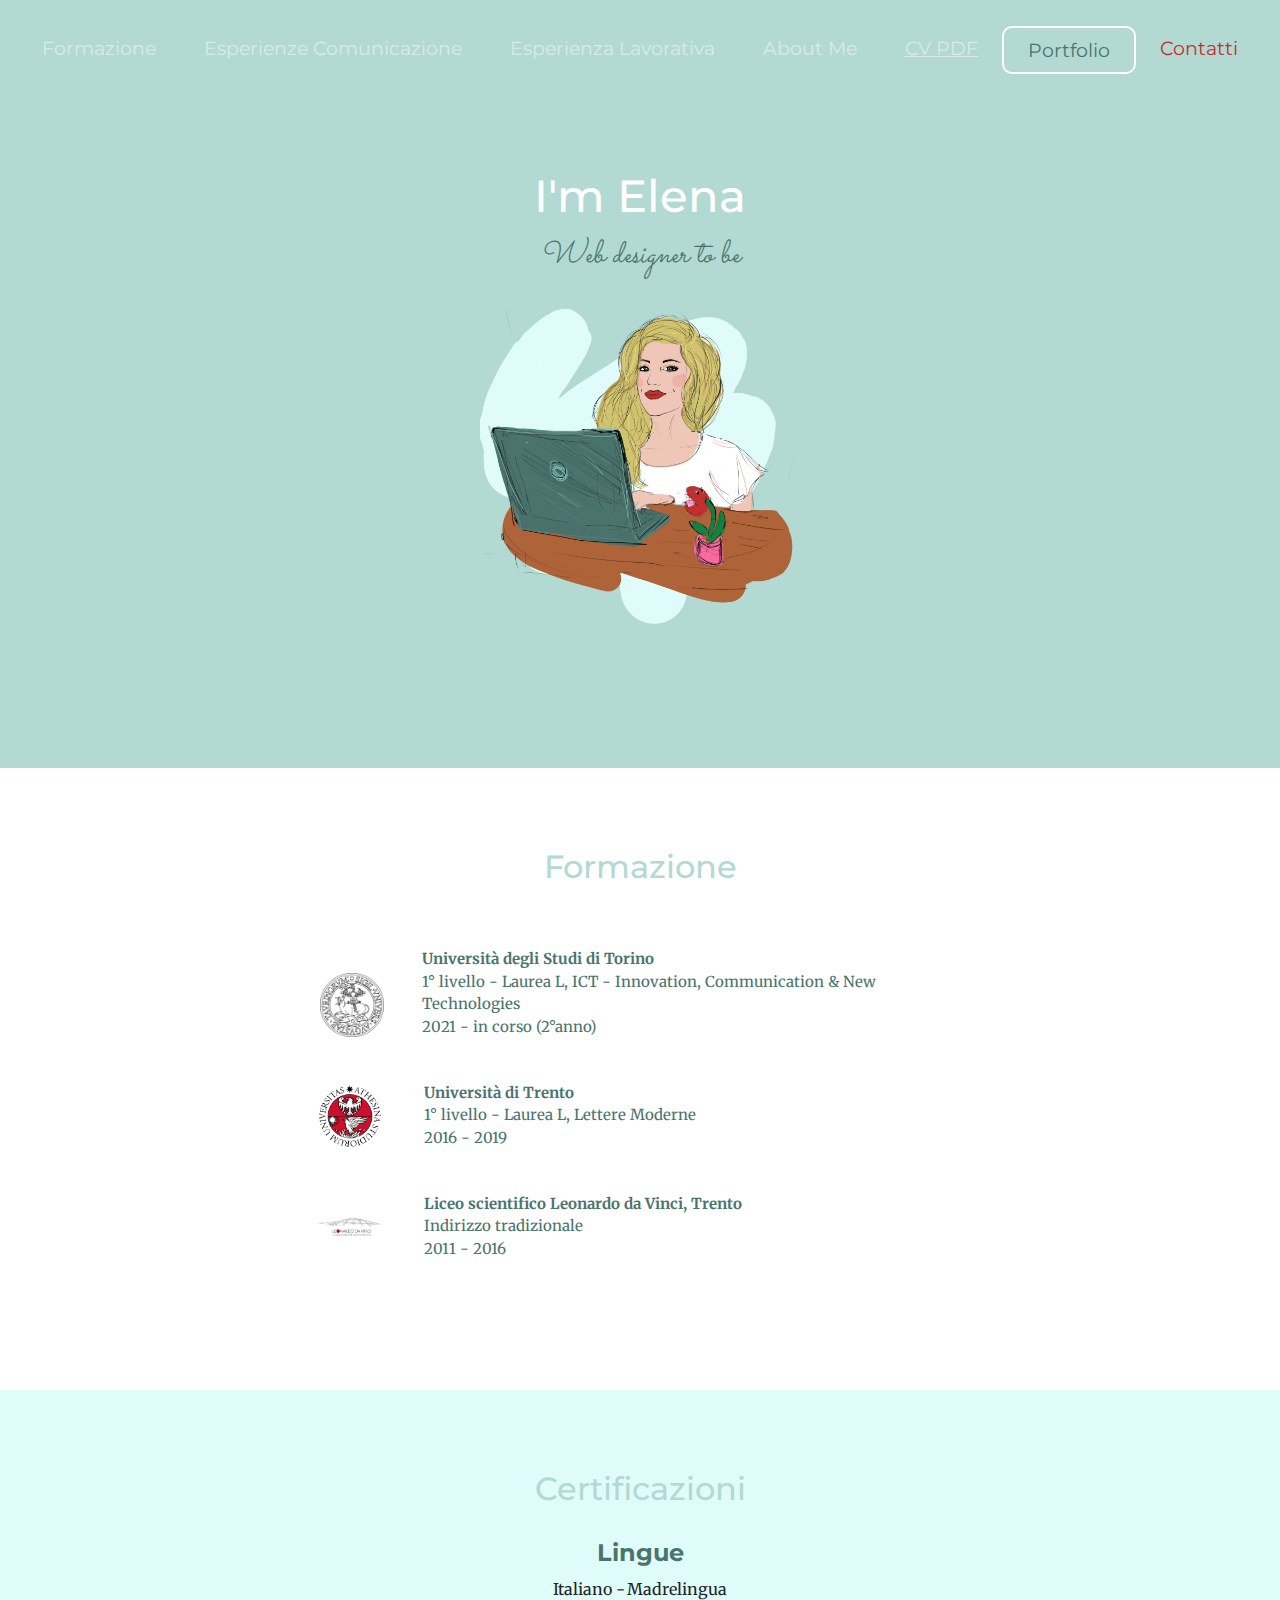
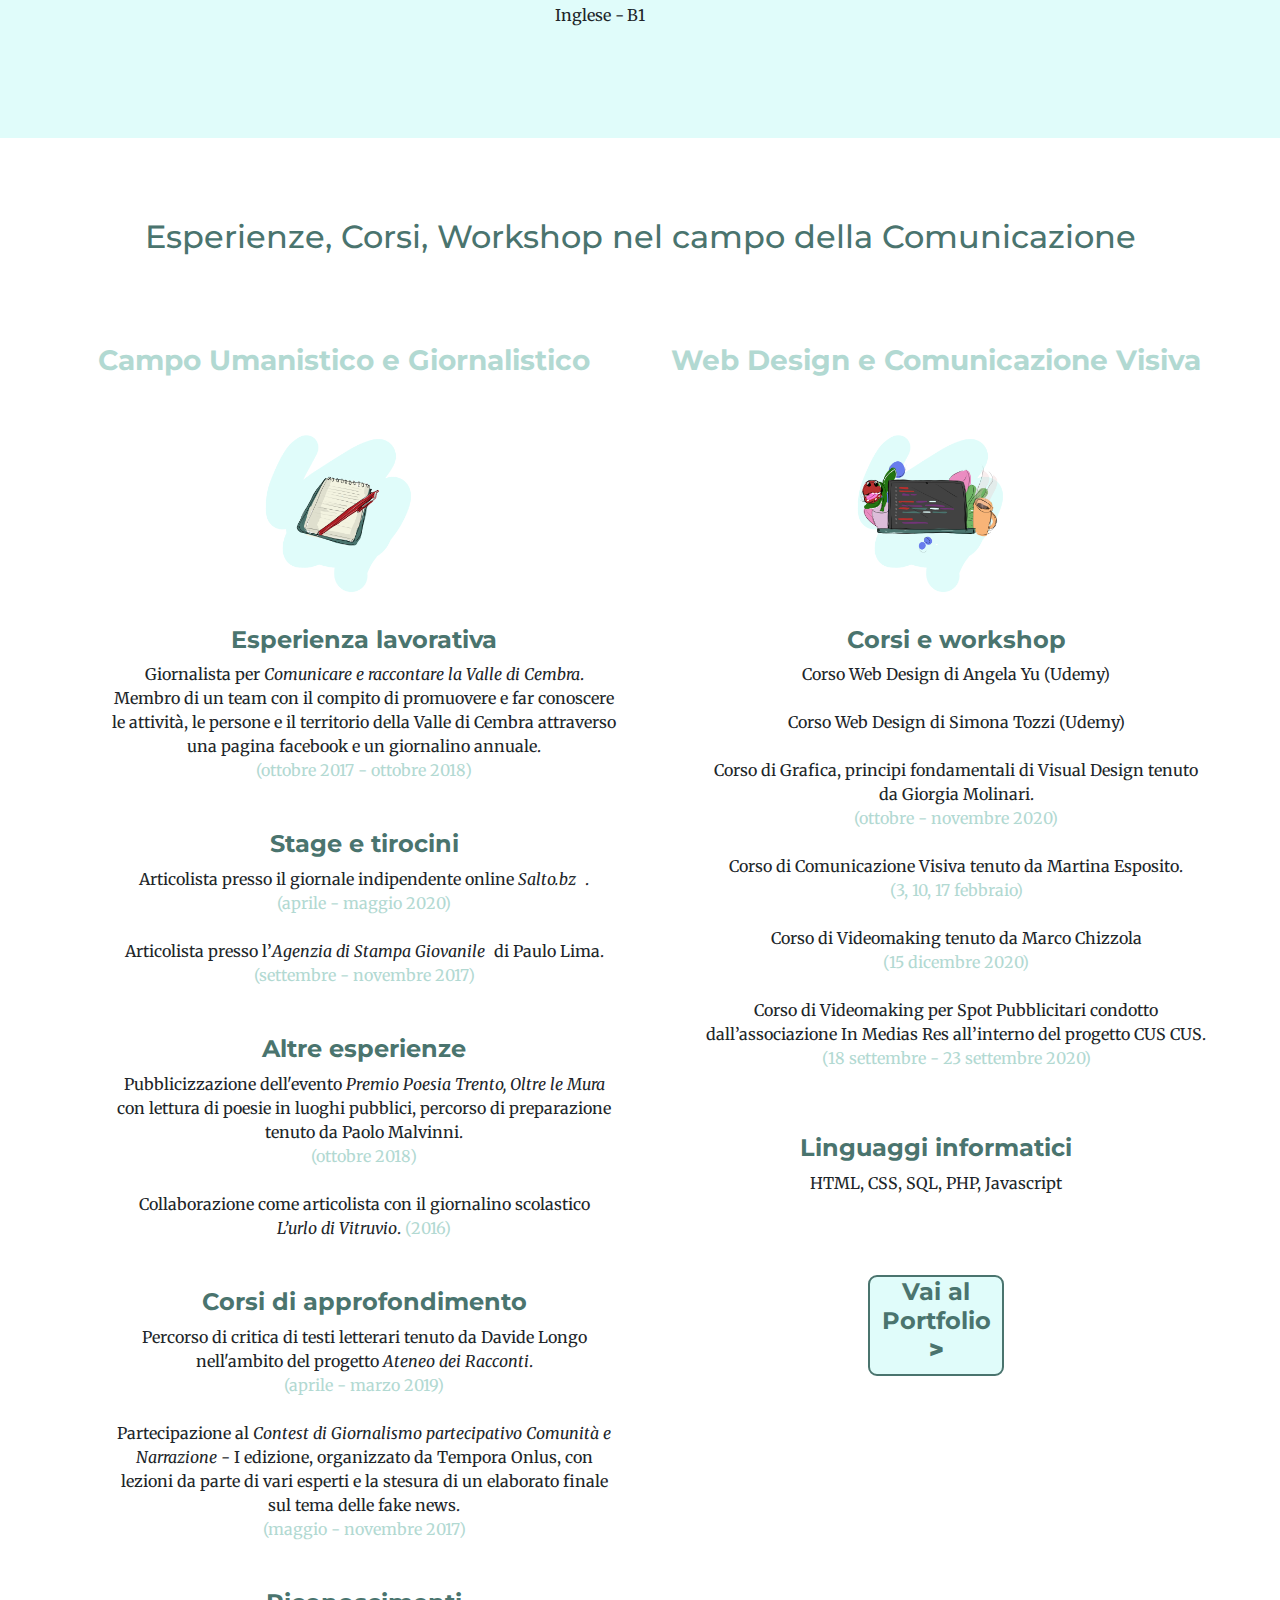
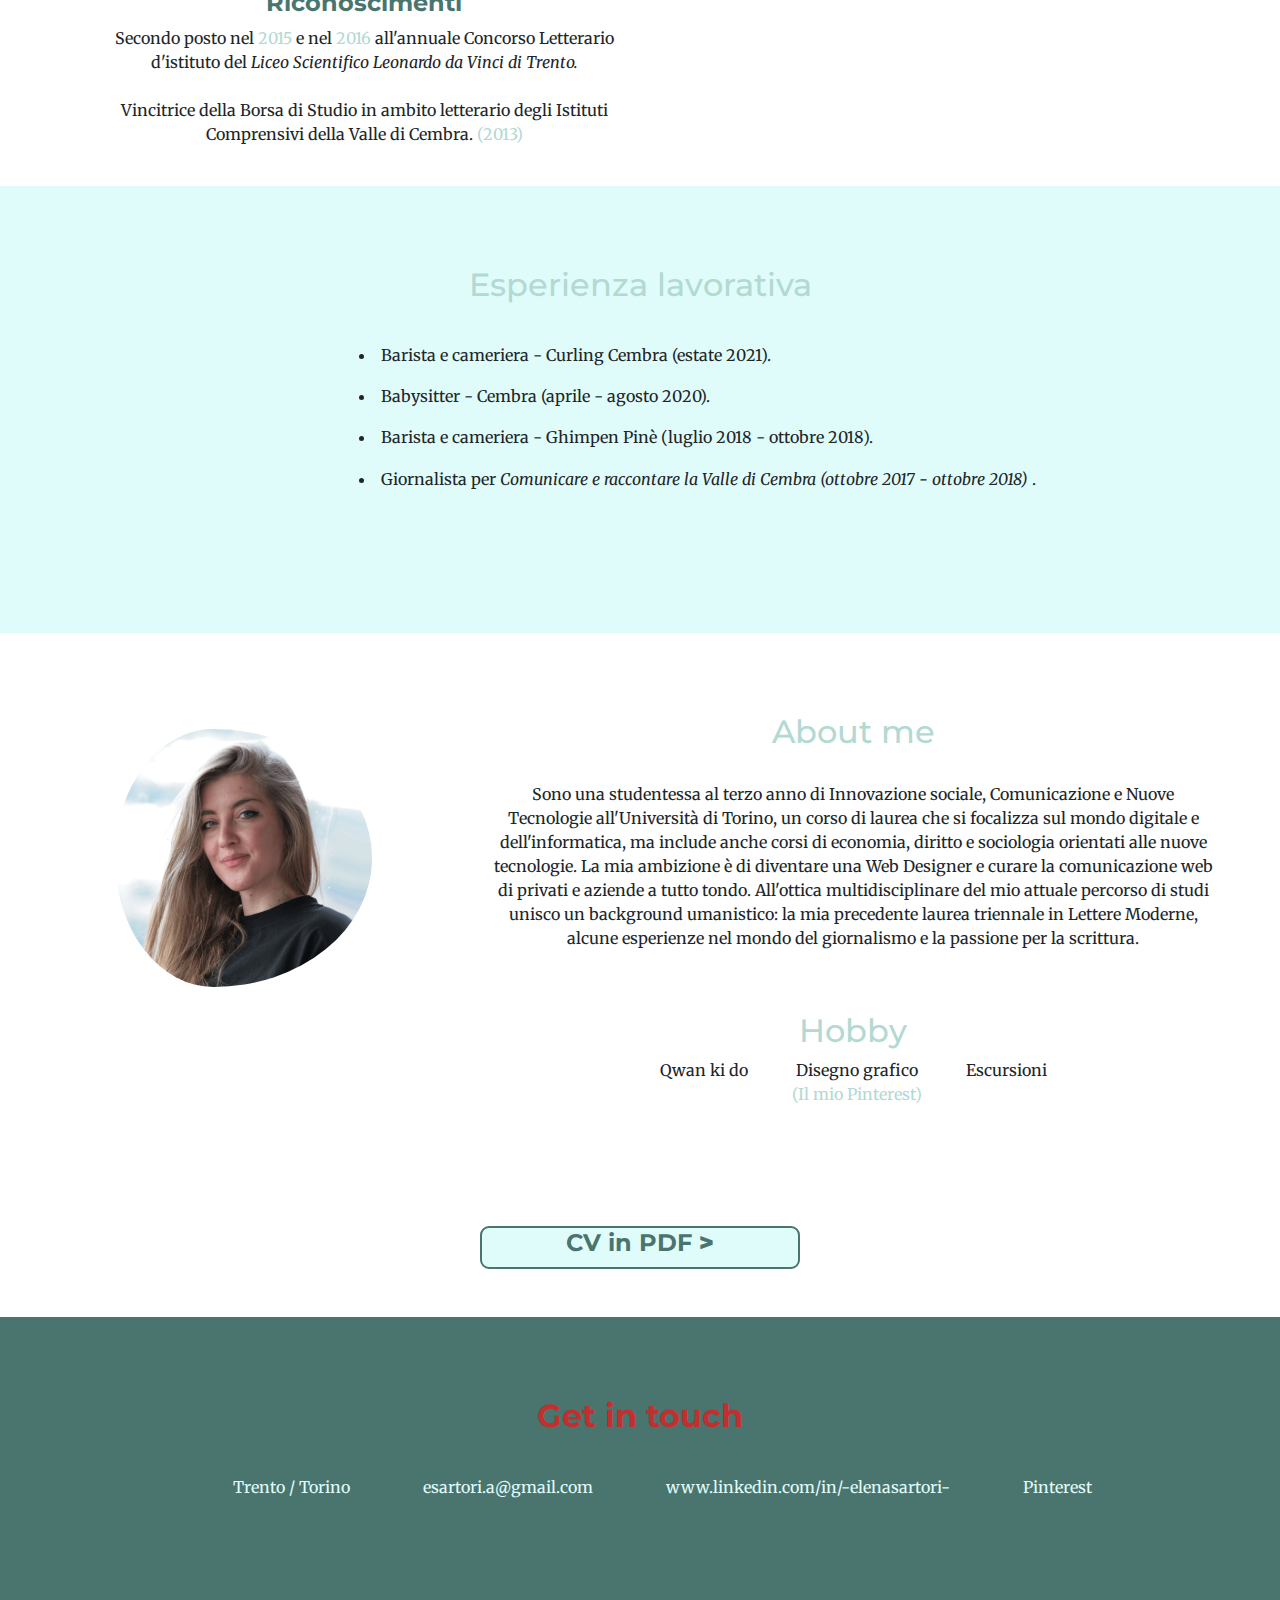
==== commit d6eaf9f5: "Update index.html" ====
--- a/index.html
+++ b/index.html
@@ -236,7 +236,7 @@
                 <img class="me-img-mobile" src="images/mia-foto.png" alt="foto personale" />
 
         <p class="text-box ">
-          Ciao! Sono una studentessa al secondo anno di Innovazione sociale, Comunicazione e Nuove Tecnologie all'Università di Torino, un corso di laurea che si focalizza sul mondo digitale e dell'informatica, ma include anche corsi di economia, diritto e sociologia orientati alle nuove tecnologie. La mia ambizione è di diventare una Web Designer e curare la comunicazione web di privati e aziende a tutto tondo.
+          Sono una studentessa al terzo anno di Innovazione sociale, Comunicazione e Nuove Tecnologie all'Università di Torino, un corso di laurea che si focalizza sul mondo digitale e dell'informatica, ma include anche corsi di economia, diritto e sociologia orientati alle nuove tecnologie. La mia ambizione è di diventare una Web Designer e curare la comunicazione web di privati e aziende a tutto tondo.
 All'ottica multidisciplinare del mio attuale percorso di studi unisco un background umanistico: la mia precedente laurea triennale in Lettere Moderne, alcune esperienze nel mondo del giornalismo e la passione per la scrittura.
       </p>
 
